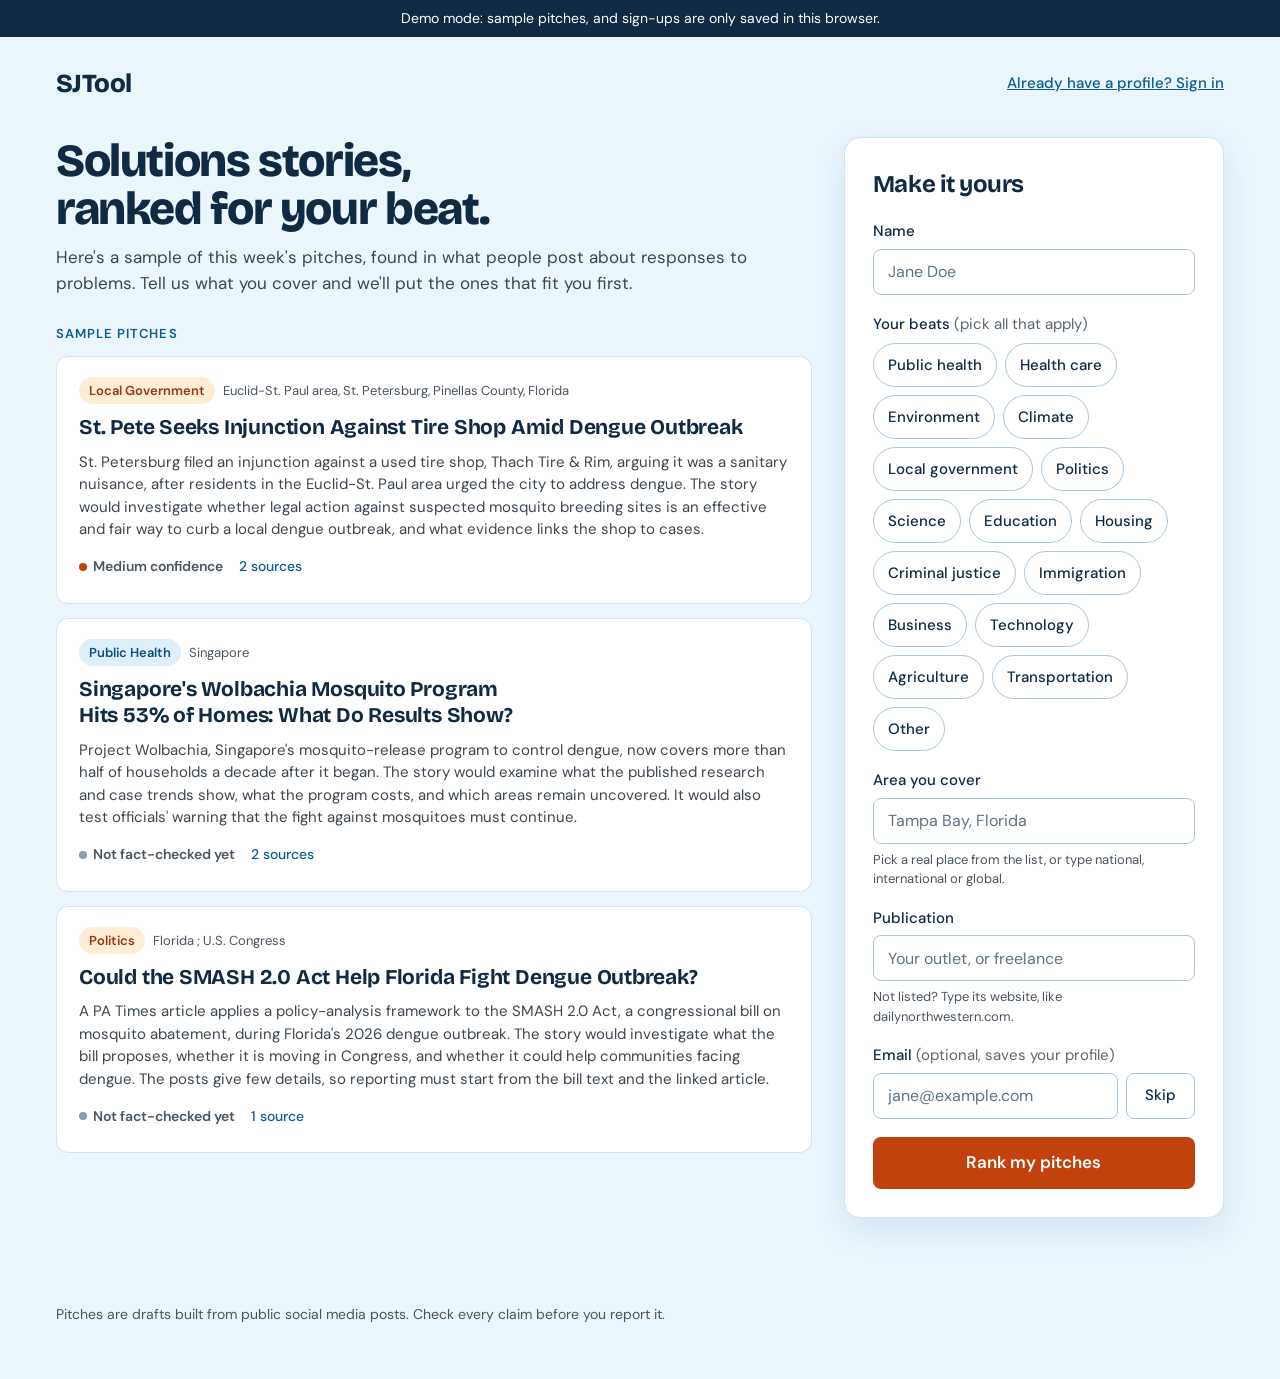
==== solutions_backend/static/onboarding/index.html @ 8b2a97b3 "Combine onboarding, home page and verifier - Onboarding now leads into Nicole's home page (profile g" ====
<!doctype html>
<html lang="en">
<head>
<meta charset="utf-8">
<meta name="viewport" content="width=device-width, initial-scale=1">
<title>SJTool · Solutions stories, ranked for your beat</title>
<meta name="description" content="Solutions journalism pitches from social media, fact-checked and ranked for your beat.">
<link rel="preconnect" href="https://fonts.googleapis.com">
<link rel="preconnect" href="https://fonts.gstatic.com" crossorigin>
<link rel="stylesheet" href="https://fonts.googleapis.com/css2?family=Bricolage+Grotesque:opsz,wght@12..96,700;12..96,800&family=DM+Sans:opsz,wght@9..40,400;9..40,500;9..40,600&display=swap">
<link rel="stylesheet" href="styles.css">
<script src="config.js"></script>
<script src="app.js" defer></script>
</head>
<body data-page="onboard">
<div class="demo-banner" id="demo-banner" hidden>
  Demo mode: sample pitches, and sign-ups are only saved in this browser.
</div>

<header class="site-header">
  <a class="logo" href="/">SJTool</a>
  <nav class="header-links">
    <a href="home.html" id="nav-feed" hidden>My pitches</a>
    <a href="#signin" id="nav-signin">Already have a profile? Sign in</a>
  </nav>
</header>

<main>
  <!-- ============ Onboarding ============ -->
  <section id="view-onboard" class="view onboard">
    <div class="onboard-intro">
      <h1>Solutions stories, ranked for your beat.</h1>
      <p class="lede">Here's a sample of this week's pitches, found in what people post about responses to problems. Tell us what you cover and we'll put the ones that fit you first.</p>
      <h2 class="eyebrow">Sample pitches</h2>
      <div id="sample-pitches" class="pitch-list" aria-live="polite">
        <p class="muted">Loading pitches…</p>
      </div>
    </div>

    <form id="onboard-form" class="card form" novalidate>
      <h2 class="form-title">Make it yours</h2>

      <div class="field">
        <label for="f-name">Name</label>
        <input id="f-name" name="name" type="text" autocomplete="name" placeholder="Jane Doe" required>
        <p class="error" id="err-name" hidden></p>
      </div>

      <fieldset class="field">
        <legend>Your beats <span class="optional">(pick all that apply)</span></legend>
        <div class="chips" id="beat-chips"></div>
        <div class="field" id="other-beat-wrap" hidden>
          <label for="f-other-beat">Type your beat</label>
          <input id="f-other-beat" type="text" placeholder="e.g. labor, food systems, disability, faith">
        </div>
        <p class="error" id="err-beat" hidden></p>
      </fieldset>

      <div class="field combo">
        <label for="f-area">Area you cover</label>
        <input id="f-area" type="text" autocomplete="off" placeholder="Tampa Bay, Florida" role="combobox"
               aria-autocomplete="list" aria-expanded="false" aria-controls="area-list">
        <ul class="suggestions" id="area-list" role="listbox" hidden></ul>
        <p class="hint" id="hint-area">Pick a real place from the list, or type national, international or global.</p>
        <p class="error" id="err-area" hidden></p>
      </div>

      <div class="field combo">
        <label for="f-pub">Publication</label>
        <input id="f-pub" type="text" autocomplete="off" placeholder="Your outlet, or freelance" role="combobox"
               aria-autocomplete="list" aria-expanded="false" aria-controls="pub-list">
        <ul class="suggestions" id="pub-list" role="listbox" hidden></ul>
        <p class="hint" id="hint-pub">Not listed? Type its website, like dailynorthwestern.com.</p>
        <p class="error" id="err-pub" hidden></p>
      </div>

      <div class="field">
        <label for="f-email">Email <span class="optional">(optional, saves your profile)</span></label>
        <div class="row">
          <input id="f-email" type="email" autocomplete="email" placeholder="jane@example.com">
          <button type="button" class="btn secondary" id="skip-email">Skip</button>
        </div>
        <p class="error" id="err-email" hidden></p>
      </div>

      <button type="submit" class="btn primary" id="submit-btn">Rank my pitches</button>
      <p class="error" id="err-submit" role="alert" hidden></p>
    </form>
  </section>

  <!-- ============ Sign in ============ -->
  <section id="view-signin" class="view signin" hidden>
    <form id="signin-form" class="card form narrow" novalidate>
      <h1 class="form-title">Welcome back</h1>
      <p class="lede">Enter the email you signed up with to see your pitches.</p>
      <div class="field">
        <label for="s-email">Email</label>
        <input id="s-email" type="email" autocomplete="email" placeholder="jane@example.com" required>
        <p class="error" id="err-signin" hidden></p>
      </div>
      <button type="submit" class="btn primary">Show my pitches</button>
      <p class="muted small">Skipped your email when you signed up? <a href="#onboard">Make a new profile</a>.</p>
    </form>
  </section>
</main>

<footer class="site-footer">
  <p>Pitches are drafts built from public social media posts. Check every claim before you report it.</p>
</footer>
</body>
</html>
---- solutions_backend/static/onboarding/styles.css ----
/* SJTool: light blue and orange, Bricolage Grotesque headlines, DM Sans text. */
:root {
  --bg: #EAF5FC;
  --surface: #FFFFFF;
  --ink: #102A43;
  --muted: #3D4750;
  --soft: #4A5560;
  --link: #0B5C8F;
  --link-hover: #08446B;
  --border: #CFE4F3;
  --field: #A9C7DC;
  --orange: #C2410C;
  --orange-dark: #9A3412;
  --blue-tag: #DDEFFB;
  --blue-tag-text: #0B4F7C;
  --orange-tag: #FFEDD5;
  --error: #B42318;
  --display: 'Bricolage Grotesque', 'DM Sans', system-ui, sans-serif;
  --body: 'DM Sans', system-ui, -apple-system, 'Segoe UI', sans-serif;
}

* { box-sizing: border-box; }
html { -webkit-text-size-adjust: 100%; }
body {
  margin: 0;
  background: var(--bg);
  color: var(--ink);
  font-family: var(--body);
  font-size: 16px;
  line-height: 1.5;
}
a { color: var(--link); }
a:hover { color: var(--link-hover); }
:focus-visible { outline: 3px solid rgba(194, 65, 12, 0.45); outline-offset: 2px; }
[hidden] { display: none !important; }

.demo-banner {
  background: var(--ink); color: #FFFFFF; text-align: center;
  font-size: 14px; padding: 8px 16px;
}

.site-header, main, .site-footer {
  width: 100%; max-width: 1200px; margin: 0 auto;
  padding-left: max(16px, env(safe-area-inset-left, 0px));
  padding-right: max(16px, env(safe-area-inset-right, 0px));
}
.site-header {
  display: flex; flex-wrap: wrap; gap: 12px; align-items: center; justify-content: space-between;
  padding-block: 24px;
}
.logo {
  font-family: var(--display); font-weight: 800; font-size: 26px; letter-spacing: -0.02em;
  color: var(--ink); text-decoration: none;
}
.header-links { display: flex; flex-wrap: wrap; gap: 20px; }
.header-links a { font-weight: 500; font-size: 15px; min-height: 44px; display: inline-flex; align-items: center; }

main { padding-block: 8px 48px; }
.site-footer { padding-block: 24px 40px; color: var(--soft); font-size: 14px; }

h1 {
  margin: 0; font-family: var(--display); font-weight: 800;
  font-size: clamp(34px, 5vw, 46px); line-height: 1.05; letter-spacing: -0.03em;
  text-wrap: balance;
}
.lede { margin: 10px 0 0; font-size: 17px; line-height: 1.55; color: var(--muted); max-width: 62ch; }
.eyebrow {
  margin: 28px 0 12px; font-size: 13px; font-weight: 600; letter-spacing: 0.08em;
  text-transform: uppercase; color: var(--link);
}
.muted { color: var(--soft); }
.small { font-size: 14px; }

/* ---------- Layout ---------- */
.onboard { display: flex; flex-wrap: wrap; gap: 32px; align-items: flex-start; }
.onboard-intro { flex: 999 1 520px; min-width: 0; }
.card {
  background: var(--surface); border: 1px solid var(--border); border-radius: 16px;
}
.form {
  flex: 1 1 380px; max-width: 460px; padding: 28px;
  display: flex; flex-direction: column; gap: 18px;
  box-shadow: 0 12px 32px rgba(11, 92, 143, 0.10);
}
.form.narrow { margin: 24px auto; }
.form-title {
  margin: 0; font-family: var(--display); font-weight: 700; font-size: 24px; letter-spacing: -0.015em;
}

/* ---------- Fields ---------- */
.field { display: flex; flex-direction: column; gap: 6px; margin: 0; padding: 0; border: none; min-width: 0; }
.field label, .field legend { font-size: 15px; font-weight: 500; padding: 0; }
.field legend { margin-bottom: 8px; }
.optional { font-weight: 400; color: #5B6670; }
input[type=text], input[type=email], input[type=search] {
  width: 100%; height: 46px; padding: 0 14px;
  font: inherit; font-size: 16px; color: var(--ink);
  background: var(--surface); border: 1px solid var(--field); border-radius: 8px;
}
input::placeholder { color: #5E7385; }
input:focus { outline: 3px solid rgba(194, 65, 12, 0.3); outline-offset: 1px; border-color: var(--orange); }
input[aria-invalid=true] { border-color: var(--error); }
input.verified { border-color: var(--link); background: #F6FBFE; }
.row { display: flex; gap: 8px; }
.row input { flex: 1; min-width: 0; }
.hint { margin: 0; font-size: 13px; color: var(--soft); }
.error { margin: 0; font-size: 14px; color: var(--error); }
.error button { font: inherit; color: var(--link); background: none; border: none; padding: 0; text-decoration: underline; cursor: pointer; }

/* Beat chips */
.chips { display: flex; flex-wrap: wrap; gap: 8px; }
.chip {
  min-height: 44px; padding: 0 14px; border-radius: 999px;
  font: inherit; font-size: 15px; font-weight: 500; color: var(--ink);
  background: var(--surface); border: 1px solid var(--field); cursor: pointer;
}
.chip:hover { border-color: var(--orange); }
.chip[aria-pressed=true] { background: var(--orange); border-color: var(--orange); color: #FFFFFF; font-weight: 600; }
#other-beat-wrap { margin-top: 10px; }
#f-other-beat { border-color: var(--orange); }

/* Suggestions dropdown */
.combo { position: relative; }
.suggestions {
  position: absolute; z-index: 10; left: 0; right: 0; top: 76px;
  margin: 0; padding: 6px; list-style: none;
  background: var(--surface); border: 1px solid var(--field); border-radius: 10px;
  box-shadow: 0 12px 28px rgba(16, 42, 67, 0.16); max-height: 280px; overflow-y: auto;
}
.suggestions li {
  padding: 10px 12px; border-radius: 6px; cursor: pointer; font-size: 15px;
}
.suggestions li .detail { display: block; font-size: 13px; color: var(--soft); }
.suggestions li[aria-selected=true], .suggestions li:hover { background: var(--blue-tag); }
.suggestions li.status { cursor: default; color: var(--soft); }
.suggestions li.status:hover { background: none; }

/* Buttons */
.btn {
  display: inline-flex; align-items: center; justify-content: center;
  min-height: 46px; padding: 0 18px; border-radius: 8px;
  font: inherit; font-size: 15px; font-weight: 500; text-decoration: none; cursor: pointer;
}
.btn.primary {
  height: 52px; border: none; background: var(--orange); color: #FFFFFF;
  font-size: 17px; font-weight: 600;
}
.btn.primary:hover { background: var(--orange-dark); }
.btn.primary:disabled { opacity: 0.6; cursor: wait; }
.btn.secondary { border: 1px solid var(--field); background: var(--surface); color: var(--ink); }
.btn.secondary:hover { border-color: var(--orange); color: var(--ink); }

/* ---------- Pitches ---------- */
.pitch-list { display: flex; flex-direction: column; gap: 14px; }
.pitch {
  background: var(--surface); border: 1px solid var(--border); border-radius: 12px;
  padding: 20px 22px; display: flex; flex-direction: column; gap: 10px; min-width: 0;
}
.tags { display: flex; flex-wrap: wrap; gap: 8px; align-items: center; font-size: 13px; }
.tag { padding: 4px 10px; border-radius: 999px; font-weight: 600; background: var(--blue-tag); color: var(--blue-tag-text); text-transform: capitalize; }
.tag.alt { background: var(--orange-tag); color: var(--orange-dark); }
.location { color: var(--soft); }
.pitch h3 {
  margin: 0; font-family: var(--display); font-weight: 700; font-size: 21px;
  line-height: 1.25; letter-spacing: -0.01em; text-wrap: balance;
}
.pitch .summary { margin: 0; color: var(--muted); font-size: 15px; }
.pitch .why { margin: 0; font-size: 14px; color: var(--link); font-weight: 500; }
.meta { display: flex; flex-wrap: wrap; gap: 8px 16px; align-items: center; font-size: 14px; color: var(--soft); }
.badge { display: inline-flex; align-items: center; gap: 6px; font-weight: 600; }
.dot { width: 8px; height: 8px; border-radius: 50%; background: #8A9BAA; }
.badge.high .dot { background: var(--link); }
.badge.medium .dot { background: var(--orange); }
.badge.low .dot { background: var(--error); }
details.sources summary { cursor: pointer; color: var(--link); font-weight: 500; min-height: 32px; display: inline-flex; align-items: center; }
details.sources ul { margin: 6px 0 0; padding-left: 18px; font-size: 14px; }
details.sources li { margin: 4px 0; overflow-wrap: anywhere; }

.feed-head { display: flex; flex-wrap: wrap; gap: 16px; align-items: flex-end; justify-content: space-between; margin-bottom: 20px; }
.notice {
  background: var(--surface); border: 1px solid var(--border); border-left: none;
  border-radius: 10px; padding: 14px 16px; color: var(--muted); margin: 0 0 16px;
}

@media (max-width: 480px) {
  .form { padding: 20px; }
  .pitch { padding: 16px; }
}
@media (prefers-reduced-motion: reduce) {
  * { scroll-behavior: auto !important; transition: none !important; }
}

/* ---------- Home page (placeholder until the team's design) ---------- */
.home { max-width: 860px; }
.home-head { margin-bottom: 8px; }
.home-beats { margin-top: 12px; }
.link-button {
  font: inherit; font-size: 15px; font-weight: 500; color: var(--link); background: none;
  border: none; padding: 0; min-height: 44px; cursor: pointer; text-decoration: underline;
}
.link-button:hover { color: var(--link-hover); }

/* Search on the home page */
.search { margin: 24px 0 0; }
.search input[type=search] {
  height: 50px; padding-left: 44px; border-radius: 999px;
  background: var(--surface) url("data:image/svg+xml,%3Csvg xmlns='http://www.w3.org/2000/svg' width='18' height='18' fill='none' stroke='%234A5560' stroke-width='2' stroke-linecap='round'%3E%3Ccircle cx='8' cy='8' r='6'/%3E%3Cpath d='m17 17-4.5-4.5'/%3E%3C/svg%3E") no-repeat 16px center;
}
.search-count { margin: 8px 0 0 4px; font-size: 14px; color: var(--soft); min-height: 1em; }
.search-count:empty { display: none; }
.visually-hidden {
  position: absolute; width: 1px; height: 1px; padding: 0; margin: -1px;
  overflow: hidden; clip: rect(0 0 0 0); white-space: nowrap; border: 0;
}
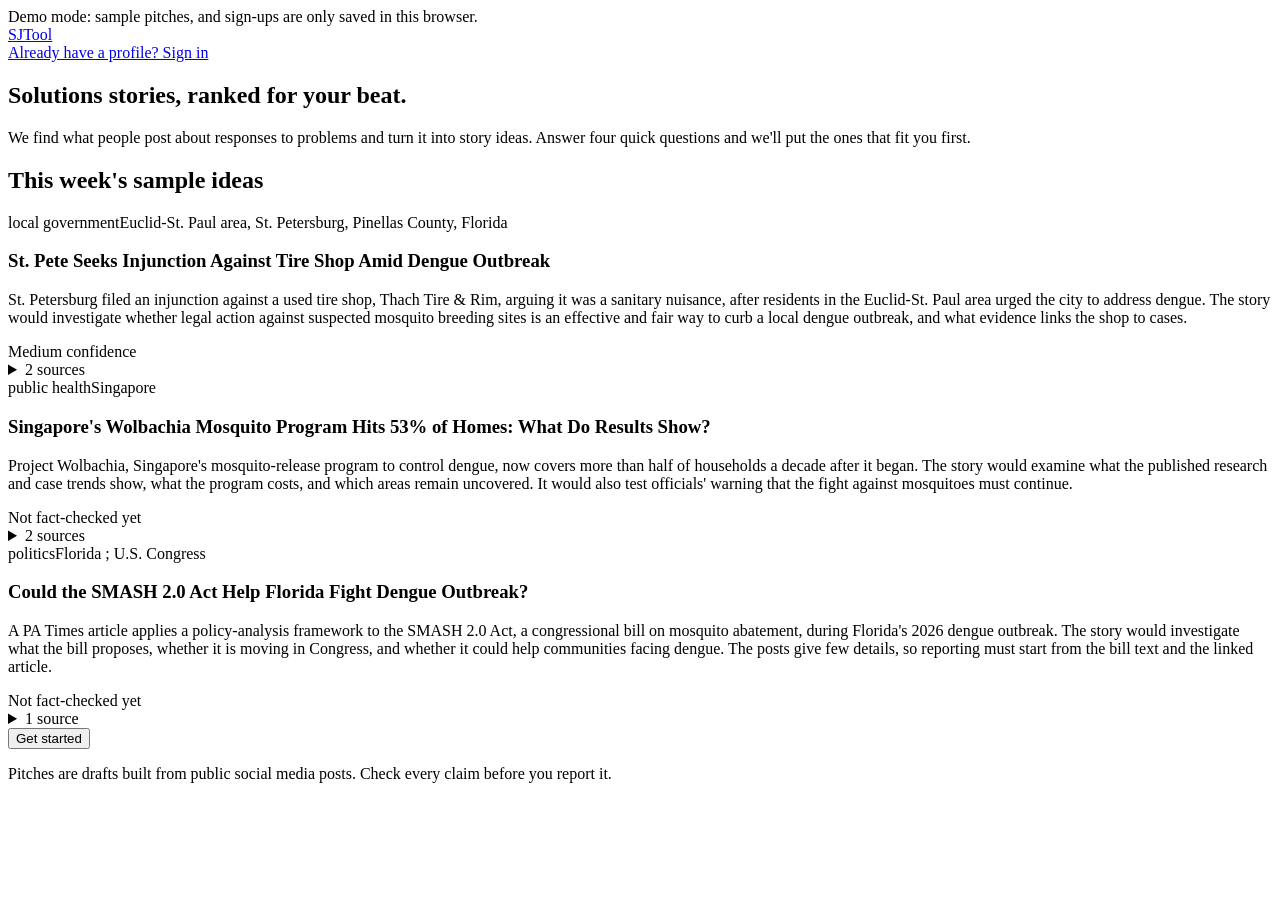
==== commit e997f6c4: "Step-by-step onboarding, one stylesheet, locations on cards - Onboarding asks one question per scree" ====
--- a/solutions_backend/static/onboarding/index.html
+++ b/solutions_backend/static/onboarding/index.html
@@ -8,11 +8,12 @@
 <link rel="preconnect" href="https://fonts.googleapis.com">
 <link rel="preconnect" href="https://fonts.gstatic.com" crossorigin>
 <link rel="stylesheet" href="https://fonts.googleapis.com/css2?family=Bricolage+Grotesque:opsz,wght@12..96,700;12..96,800&family=DM+Sans:opsz,wght@9..40,400;9..40,500;9..40,600&display=swap">
-<link rel="stylesheet" href="styles.css">
+<link rel="stylesheet" href="/static/styles.css">
 <script src="config.js"></script>
 <script src="app.js" defer></script>
+<script src="steps.js" defer></script>
 </head>
-<body data-page="onboard">
+<body class="onboarding" data-page="onboard">
 <div class="demo-banner" id="demo-banner" hidden>
   Demo mode: sample pitches, and sign-ups are only saved in this browser.
 </div>
@@ -28,26 +29,32 @@
 <main>
   <!-- ============ Onboarding ============ -->
   <section id="view-onboard" class="view onboard">
-    <div class="onboard-intro">
-      <h1>Solutions stories, ranked for your beat.</h1>
-      <p class="lede">Here's a sample of this week's pitches, found in what people post about responses to problems. Tell us what you cover and we'll put the ones that fit you first.</p>
-      <h2 class="eyebrow">Sample pitches</h2>
-      <div id="sample-pitches" class="pitch-list" aria-live="polite">
-        <p class="muted">Loading pitches…</p>
+    <!-- One question per screen. steps.js moves between them; app.js still checks
+         and saves the answers, so every field keeps its id. -->
+    <form id="onboard-form" class="card form stepper" novalidate>
+      <div class="step-top">
+        <div class="step-progress" aria-hidden="true"><span id="step-fill"></span></div>
+        <p class="step-count" id="step-count" aria-live="polite"></p>
       </div>
-    </div>
 
-    <form id="onboard-form" class="card form" novalidate>
-      <h2 class="form-title">Make it yours</h2>
+      <div class="step" data-step="0">
+        <h1>Solutions stories, ranked for your beat.</h1>
+        <p class="lede">We find what people post about responses to problems and turn it into story ideas. Answer four quick questions and we'll put the ones that fit you first.</p>
+        <h2 class="eyebrow">This week's sample ideas</h2>
+        <div id="sample-pitches" class="pitch-list" aria-live="polite">
+          <p class="muted">Loading pitches…</p>
+        </div>
+      </div>
 
-      <div class="field">
-        <label for="f-name">Name</label>
+      <div class="step field" data-step="1" hidden>
+        <label for="f-name" class="step-q">First, what's your name?</label>
         <input id="f-name" name="name" type="text" autocomplete="name" placeholder="Jane Doe" required>
         <p class="error" id="err-name" hidden></p>
       </div>
 
-      <fieldset class="field">
-        <legend>Your beats <span class="optional">(pick all that apply)</span></legend>
+      <fieldset class="step field" data-step="2" hidden>
+        <legend class="step-q">What do you cover?</legend>
+        <p class="hint">Pick all that apply.</p>
         <div class="chips" id="beat-chips"></div>
         <div class="field" id="other-beat-wrap" hidden>
           <label for="f-other-beat">Type your beat</label>
@@ -56,8 +63,8 @@
         <p class="error" id="err-beat" hidden></p>
       </fieldset>
 
-      <div class="field combo">
-        <label for="f-area">Area you cover</label>
+      <div class="step field combo" data-step="3" hidden>
+        <label for="f-area" class="step-q">Where do you report?</label>
         <input id="f-area" type="text" autocomplete="off" placeholder="Tampa Bay, Florida" role="combobox"
                aria-autocomplete="list" aria-expanded="false" aria-controls="area-list">
         <ul class="suggestions" id="area-list" role="listbox" hidden></ul>
@@ -65,8 +72,8 @@
         <p class="error" id="err-area" hidden></p>
       </div>
 
-      <div class="field combo">
-        <label for="f-pub">Publication</label>
+      <div class="step field combo" data-step="4" hidden>
+        <label for="f-pub" class="step-q">Where's your work published?</label>
         <input id="f-pub" type="text" autocomplete="off" placeholder="Your outlet, or freelance" role="combobox"
                aria-autocomplete="list" aria-expanded="false" aria-controls="pub-list">
         <ul class="suggestions" id="pub-list" role="listbox" hidden></ul>
@@ -74,17 +81,22 @@
         <p class="error" id="err-pub" hidden></p>
       </div>
 
-      <div class="field">
-        <label for="f-email">Email <span class="optional">(optional, saves your profile)</span></label>
+      <div class="step field" data-step="5" hidden>
+        <label for="f-email" class="step-q">Last one: want to save your profile?</label>
+        <p class="hint">Add your email to sign in again later. This is optional.</p>
         <div class="row">
           <input id="f-email" type="email" autocomplete="email" placeholder="jane@example.com">
           <button type="button" class="btn secondary" id="skip-email">Skip</button>
         </div>
         <p class="error" id="err-email" hidden></p>
+        <button type="submit" class="btn primary" id="submit-btn">Show me story ideas</button>
+        <p class="error" id="err-submit" role="alert" hidden></p>
       </div>
 
-      <button type="submit" class="btn primary" id="submit-btn">Rank my pitches</button>
-      <p class="error" id="err-submit" role="alert" hidden></p>
+      <div class="step-nav">
+        <button type="button" class="btn secondary" id="step-back" hidden>Back</button>
+        <button type="button" class="btn primary" id="step-next">Get started</button>
+      </div>
     </form>
   </section>
 
